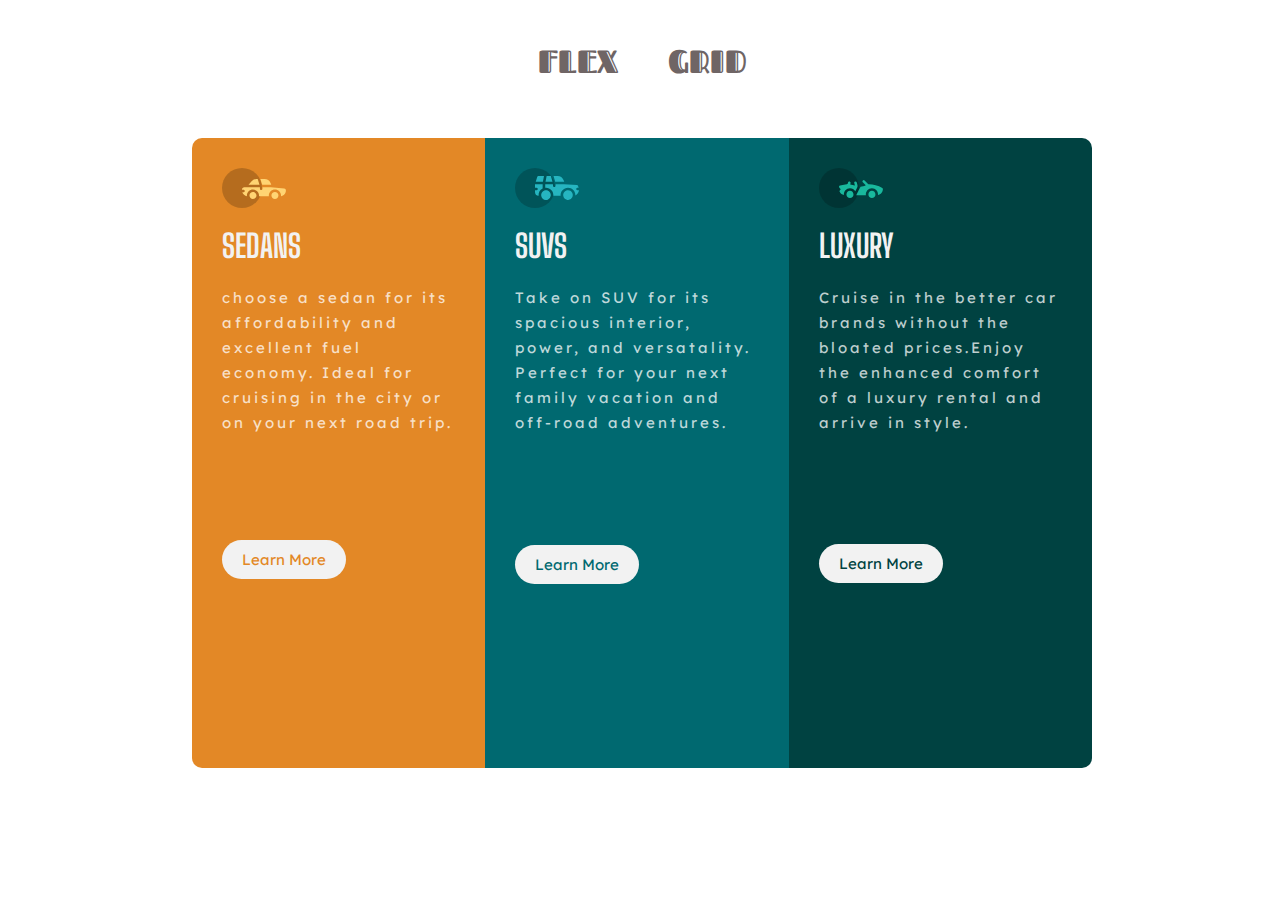
==== index.html @ 8188ced7 "Layout" ====
<!DOCTYPE html>
<html lang="en">
  <head>
    <meta charset="UTF-8" />
    <meta http-equiv="X-UA-Compatible" content="IE=edge" />
    <meta name="viewport" content="width=device-width, initial-scale=1.0" />
    <title>CSS Flexbox</title>
    <link rel="icon" href="images/favicon-32x32.png" type="images" />
    <link rel="stylesheet" href="styles.css" />
    <link
      href="https://fonts.googleapis.com/css2?family=Lexend+Deca&display=swap"
      rel="stylesheet"
    />
    <link
      href="https://fonts.googleapis.com/css2?family=Big+Shoulders+Display:wght@700&display=swap"
      rel="stylesheet"
    />
  </head>
  <body>
    <header>
      <div class="head">
        <div class="flex">
          <a href="index.html">flex</a>
        </div>
        <div class="grid">
          <a href="grid.html">grid</a>
        </div>
      </div>
    </header>
    <main>
      <div class="container">
        <div class="sedans">
          <img src="images/icon-sedans.svg" alt="sedan logo" />
          <h2>sedans</h2>
          <p>
            choose a sedan for its affordability and excellent fuel economy.
            Ideal for cruising in the city or on your next road trip.
          </p>
          <button>Learn More</button>
        </div>
        <div class="suv">
          <img src="images/icon-suvs.svg" alt="suv logo" />
          <h2>suvs</h2>
          <p>
            Take on SUV for its spacious interior, power, and versatality.
            Perfect for your next family vacation and off-road adventures.
          </p>
          <button>Learn More</button>
        </div>
        <div class="luxury">
          <img src="images/icon-luxury.svg" alt="luxury logo" />
          <h2>luxury</h2>
          <p>
            Cruise in the better car brands without the bloated prices.Enjoy the
            enhanced comfort of a luxury rental and arrive in style.
          </p>
          <button>Learn More</button>
        </div>
      </div>
    </main>
  </body>
</html>
---- styles.css ----
@import url('https://fonts.googleapis.com/css2?family=Fascinate+Inline&display=swap');
*{
    margin: 0;
    padding: 0;
    box-sizing: border-box;
}
.head{
    display: flex;
    margin-left: 42%;
    margin-top: 40px;
    gap: 50px;
}
.head a{
    text-decoration: none;
    text-transform: uppercase;
    font-size: xx-large;
    color: rgb(111, 101, 101);
    font-weight: 900;
    font-family: 'Fascinate Inline', cursive;
}
.head a:hover{
    color: black;
    transition: 1s;
}
main{
    margin: auto;
    width: 800px;
}
.container{
    margin-top:7%;
    display: flex;
    height: 70vh;
    width: 900px;
    margin-left: -6%;
}
h2{
    text-transform: uppercase;
    margin-top: 15px;
    margin-bottom: 20px;
    color: hsl(0, 0%, 95%);
    font-size: xx-large;
    font-family: 'Big Shoulders Display', cursive;
}
p{
    font-size: 15px;
    font-family: 'Lexend Deca', sans-serif;
    color: hsl(0, 0%, 100%, 0.75);
    letter-spacing: 3px;
    line-height: 25px;
}
.sedans{
    background-color: hsl(31, 77%, 52%);
    padding: 30px;
    border-top-left-radius: 10px;
    border-bottom-left-radius: 10px;
}
.suv{
    background-color: hsl(184, 100%, 22%);
    padding: 30px;
}
.luxury{
    background-color: hsl(179, 100%, 13%);
    padding: 30px;
    border-top-right-radius: 10px;
    border-bottom-right-radius: 10px;
}
button{
    margin-top: 45%;
    padding: 10px 20px;
    font-size: 15px;
    background-color: hsl(0, 0%, 95%);
    border: none;
    border-radius: 30px;
    cursor: pointer;
    font-family: 'Lexend Deca', sans-serif;
}
button:hover{
    background-color: transparent;
    border: 1px solid white;
}
.sedans button{
    color: hsl(31, 77%, 52%);
}
.sedans button:hover{
    color: white;
}
.suv button{
    color: hsl(184, 100%, 22%);
}
.suv button:hover{
    color: white;
}
.luxury button{
    color: hsl(179, 100%, 13%);
}
.luxury button:hover{
    color: white;
}


/* GRID */


.house{
    display: grid;
    width: 100%;
    grid-template-areas: 
         'a a b'
         'c d d'
         'c e e'
    ;
    gap: 10px;
    margin: auto;
    margin-top: 7%;
    height: 70vh;
}
.house div{
    text-align: center;
    padding: 2em;
    display: flex;
    place-items: center;
}
.item-a{
    background-color: orangered;
    grid-area: a;
}
.item-b{
    background-color: orange;
    grid-area: b;
}
.item-c{
    background-color: green;
    grid-area: c;
}
.item-d{
    background-color: blue;
    grid-area: d;
}
.item-e{
    background-color: blue;
    grid-area: e;
}

@media screen and (max-width: 375px){
    body{
        display: flex;
        flex-wrap: wrap;
    }
    .head{
        display: flex;
        margin-top: 40px;
        gap: 30px;
        margin-left: 45%;
        margin-bottom: 40px;
    }
    .container{
        padding: 50px 0;
        flex-direction: column;
        margin: 0.5em;
    }
    .sedans{
        padding: auto;
        position: relative;
        margin-left: 3%;
        width: 300px;
        height: 500px;
        border-top-left-radius: 10px;
        border-top-right-radius: 10px;
        border-bottom-left-radius: 0px;
        margin-top: -5%;
    }
    .suv{
        position: relative;
        max-width: 300px;
        height: 500px;
        margin-left: 3%;
    }
    .luxury{
        position: relative;
        margin-left: 3%;
        max-width: 300px;
        height: 500px;
        border-top-right-radius: 0px;
        border-bottom-right-radius: 10px;
        border-bottom-left-radius: 10px;
    }
    p{
        font-size: 15px;
        letter-spacing: 3px;
    }
    h2{
        text-transform: uppercase;
        margin-top: 30px;
        margin-bottom: 20px;
        color: hsl(0, 0%, 95%);
        font-size: x-large;
        font-family: 'Big Shoulders Display', cursive;
    }
    button{
        position: relative;
        display: inline-block;
    }
}
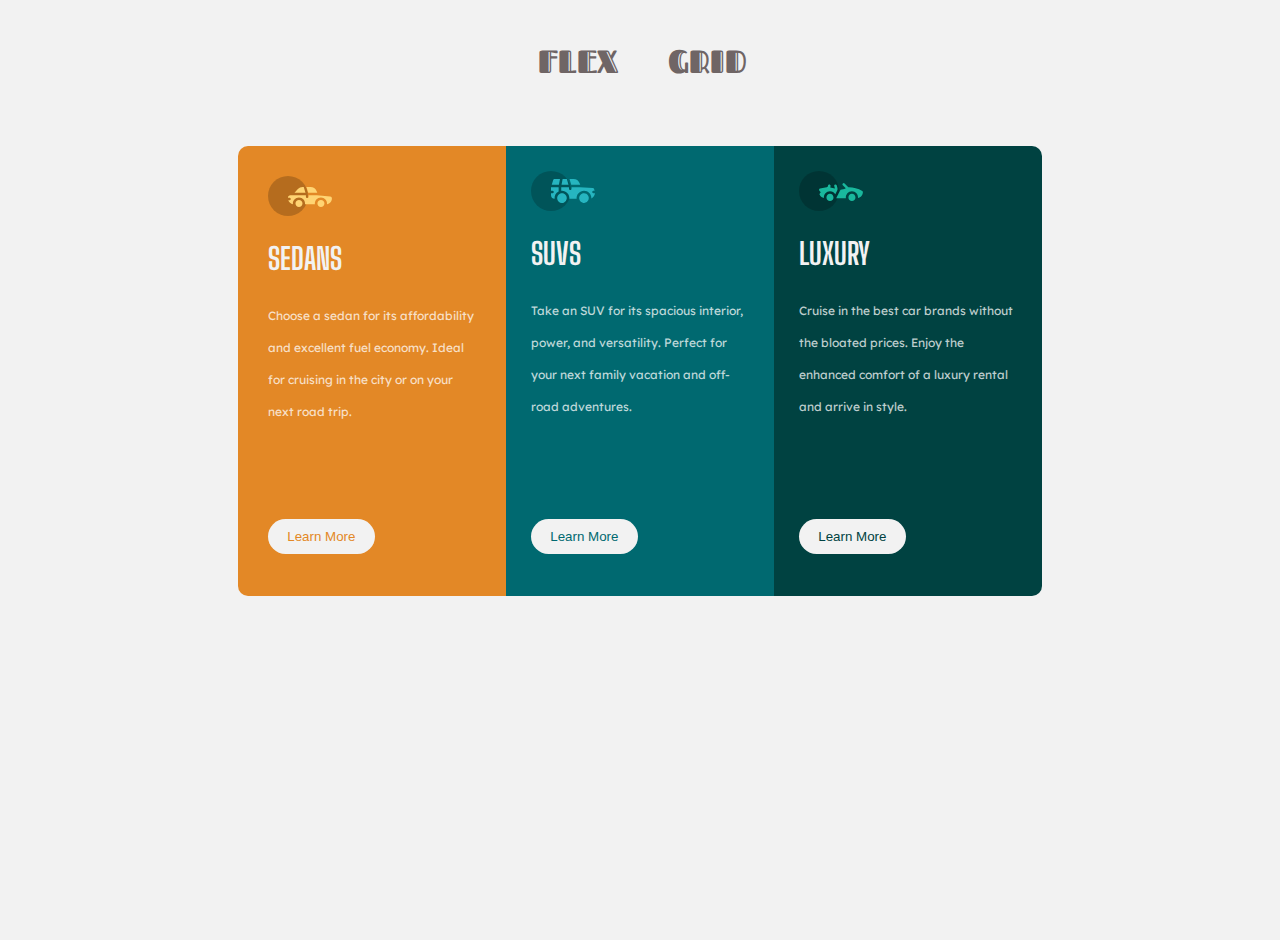
==== commit f6810722: "Update index.html" ====
--- a/index.html
+++ b/index.html
@@ -2,9 +2,9 @@
 <html lang="en">
   <head>
     <meta charset="UTF-8" />
-    <meta http-equiv="X-UA-Compatible" content="IE=edge" />
-    <meta name="viewport" content="width=device-width, initial-scale=1.0" />
-    <title>CSS Flexbox</title>
+    <meta name="viewport" content="width=device-width, initial-scale=1.0"/>
+    <title>Zuri Task | CSS FLEX BOX</title>
+    <link rel="stylesheet" href="index.css" />
     <link rel="icon" href="images/favicon-32x32.png" type="images" />
     <link rel="stylesheet" href="styles.css" />
     <link
@@ -27,35 +27,33 @@
         </div>
       </div>
     </header>
-    <main>
-      <div class="container">
-        <div class="sedans">
-          <img src="images/icon-sedans.svg" alt="sedan logo" />
-          <h2>sedans</h2>
-          <p>
-            choose a sedan for its affordability and excellent fuel economy.
-            Ideal for cruising in the city or on your next road trip.
-          </p>
-          <button>Learn More</button>
-        </div>
-        <div class="suv">
-          <img src="images/icon-suvs.svg" alt="suv logo" />
-          <h2>suvs</h2>
-          <p>
-            Take on SUV for its spacious interior, power, and versatality.
-            Perfect for your next family vacation and off-road adventures.
-          </p>
-          <button>Learn More</button>
-        </div>
-        <div class="luxury">
-          <img src="images/icon-luxury.svg" alt="luxury logo" />
-          <h2>luxury</h2>
-          <p>
-            Cruise in the better car brands without the bloated prices.Enjoy the
-            enhanced comfort of a luxury rental and arrive in style.
-          </p>
-          <button>Learn More</button>
-        </div>
+    <main class="container">
+      <div class="sedans">
+        <img src="images/icon-sedans.svg" alt="Icon of a Sedan" />
+        <h3>Sedans</h3>
+        <p>
+          Choose a sedan for its affordability and excellent fuel economy. Ideal
+          for cruising in the city or on your next road trip.
+        </p>
+        <button id="sedan-btn">Learn More</button>
+      </div>
+      <div class="suvs">
+        <img src="images/icon-suvs.svg" alt="Icon of an Suv" />
+        <h3>SUVs</h3>
+        <p>
+          Take an SUV for its spacious interior, power, and versatility. Perfect
+          for your next family vacation and off-road adventures.
+        </p>
+        <button id="suv-btn">Learn More</button>
+      </div>
+      <div class="luxury">
+        <img src="images/icon-luxury.svg" alt="Icon of a Luxury Car" />
+        <h3>Luxury</h3>
+        <p>
+          Cruise in the best car brands without the bloated prices. Enjoy the
+          enhanced comfort of a luxury rental and arrive in style.
+        </p>
+        <button id="luxury-btn">Learn More</button>
       </div>
     </main>
   </body>
--- a/styles.css
+++ b/styles.css
@@ -1,14 +1,25 @@
 @import url('https://fonts.googleapis.com/css2?family=Fascinate+Inline&display=swap');
-*{
+* {
     margin: 0;
-    padding: 0;
+    padding: 0; 
     box-sizing: border-box;
+}
+
+body {
+    background-color:hsl(0, 0%, 95%) ;
+    height: 100vh;
+    width: 100%;
+    overflow: hidden;
+    overflow: auto;
+    font-size: 15px;
+    font-family: 'Lexend Deca', sans-serif;
 }
 .head{
     display: flex;
     margin-left: 42%;
     margin-top: 40px;
     gap: 50px;
+    margin-bottom: 5%;
 }
 .head a{
     text-decoration: none;
@@ -22,80 +33,112 @@
     color: black;
     transition: 1s;
 }
-main{
-    margin: auto;
-    width: 800px;
+
+.container {
+    display: flex;
+    justify-content: center;
+    align-items: center;
+    flex-direction: row;
+    width: 100%;
+    flex-wrap: wrap;
+    border-radius: 5px;
 }
-.container{
-    margin-top:7%;
-    display: flex;
-    height: 70vh;
-    width: 900px;
-    margin-left: -6%;
-}
-h2{
+h3{
+    color:hsl(0, 0%, 95%) ;
     text-transform: uppercase;
-    margin-top: 15px;
-    margin-bottom: 20px;
-    color: hsl(0, 0%, 95%);
-    font-size: xx-large;
+    margin-top: 20px;
+    margin-bottom: 1.5rem;
+    font-size: 30px;
     font-family: 'Big Shoulders Display', cursive;
 }
 p{
-    font-size: 15px;
-    font-family: 'Lexend Deca', sans-serif;
-    color: hsl(0, 0%, 100%, 0.75);
-    letter-spacing: 3px;
-    line-height: 25px;
+    color: hsla(0, 0%, 100%, 0.75);
+    font-size: 12px;
+    line-height: 2rem;
+    text-align: left;
+    
 }
 .sedans{
+    position: relative;
     background-color: hsl(31, 77%, 52%);
     padding: 30px;
+    max-width: 268px;
+    height: 450px;
     border-top-left-radius: 10px;
     border-bottom-left-radius: 10px;
 }
-.suv{
-    background-color: hsl(184, 100%, 22%);
-    padding: 30px;
+.suvs{
+    background-color:hsl(184, 100%, 22%) ;
+    padding: 25px;
+    max-width: 268px;
+    height: 450px;
+    position: relative;
 }
 .luxury{
-    background-color: hsl(179, 100%, 13%);
-    padding: 30px;
+    position: relative;
+    background-color:hsl(179, 100%, 13%);
+    padding: 25px;
+    max-width: 268px;
+    height: 450px;
     border-top-right-radius: 10px;
     border-bottom-right-radius: 10px;
 }
 button{
-    margin-top: 45%;
-    padding: 10px 20px;
-    font-size: 15px;
+    position: absolute;
+    display: inline-block;
+    bottom: 42px;
+    padding: 10px;
+    border-radius: 18px;
+    text-align: center;
+    border-style: none;
+    width: 8em;
     background-color: hsl(0, 0%, 95%);
-    border: none;
-    border-radius: 30px;
+    transition: all 0.4s ease-in-out;
+}
+button:hover {
+    background-color: transparent;
     cursor: pointer;
-    font-family: 'Lexend Deca', sans-serif;
-}
-button:hover{
-    background-color: transparent;
     border: 1px solid white;
 }
-.sedans button{
-    color: hsl(31, 77%, 52%);
+.sedans button {
+    color:hsl(31, 77%, 52%);
 }
-.sedans button:hover{
-    color: white;
+.sedans button:hover {
+    color: hsl(0, 0%, 95%);
 }
-.suv button{
-    color: hsl(184, 100%, 22%);
+.suvs button {
+    color: hsl(184, 100%, 22%)
 }
-.suv button:hover{
-    color: white;
+.suvs button:hover {
+    color: hsl(0, 0%, 95%);
 }
-.luxury button{
+.luxury button {
     color: hsl(179, 100%, 13%);
 }
-.luxury button:hover{
-    color: white;
+.luxury button:hover {
+    color: hsl(0, 0%, 95%);
 }
+@media(max-width: 375px){
+    .container{
+        flex-direction: column;
+        display: block;
+        padding: 0 0 0 50px;
+    }
+    .head{
+        margin-left: 22%;
+    }
+    .sedans{
+        border-top-left-radius: 10px;
+        border-top-right-radius: 10px;
+        border-bottom-left-radius: 0px;
+    }
+    .luxury{
+        border-bottom-right-radius: 10px;
+        border-bottom-left-radius: 10px;
+        border-top-right-radius: 0px;
+    }
+}
+
 
 
 /* GRID */
@@ -141,63 +184,8 @@
     grid-area: e;
 }
 
-@media screen and (max-width: 375px){
-    body{
-        display: flex;
-        flex-wrap: wrap;
+@media(max-width: 375px){
+    .house{
+        padding: 20px;
     }
-    .head{
-        display: flex;
-        margin-top: 40px;
-        gap: 30px;
-        margin-left: 45%;
-        margin-bottom: 40px;
-    }
-    .container{
-        padding: 50px 0;
-        flex-direction: column;
-        margin: 0.5em;
-    }
-    .sedans{
-        padding: auto;
-        position: relative;
-        margin-left: 3%;
-        width: 300px;
-        height: 500px;
-        border-top-left-radius: 10px;
-        border-top-right-radius: 10px;
-        border-bottom-left-radius: 0px;
-        margin-top: -5%;
-    }
-    .suv{
-        position: relative;
-        max-width: 300px;
-        height: 500px;
-        margin-left: 3%;
-    }
-    .luxury{
-        position: relative;
-        margin-left: 3%;
-        max-width: 300px;
-        height: 500px;
-        border-top-right-radius: 0px;
-        border-bottom-right-radius: 10px;
-        border-bottom-left-radius: 10px;
-    }
-    p{
-        font-size: 15px;
-        letter-spacing: 3px;
-    }
-    h2{
-        text-transform: uppercase;
-        margin-top: 30px;
-        margin-bottom: 20px;
-        color: hsl(0, 0%, 95%);
-        font-size: x-large;
-        font-family: 'Big Shoulders Display', cursive;
-    }
-    button{
-        position: relative;
-        display: inline-block;
-    }
-}+}
